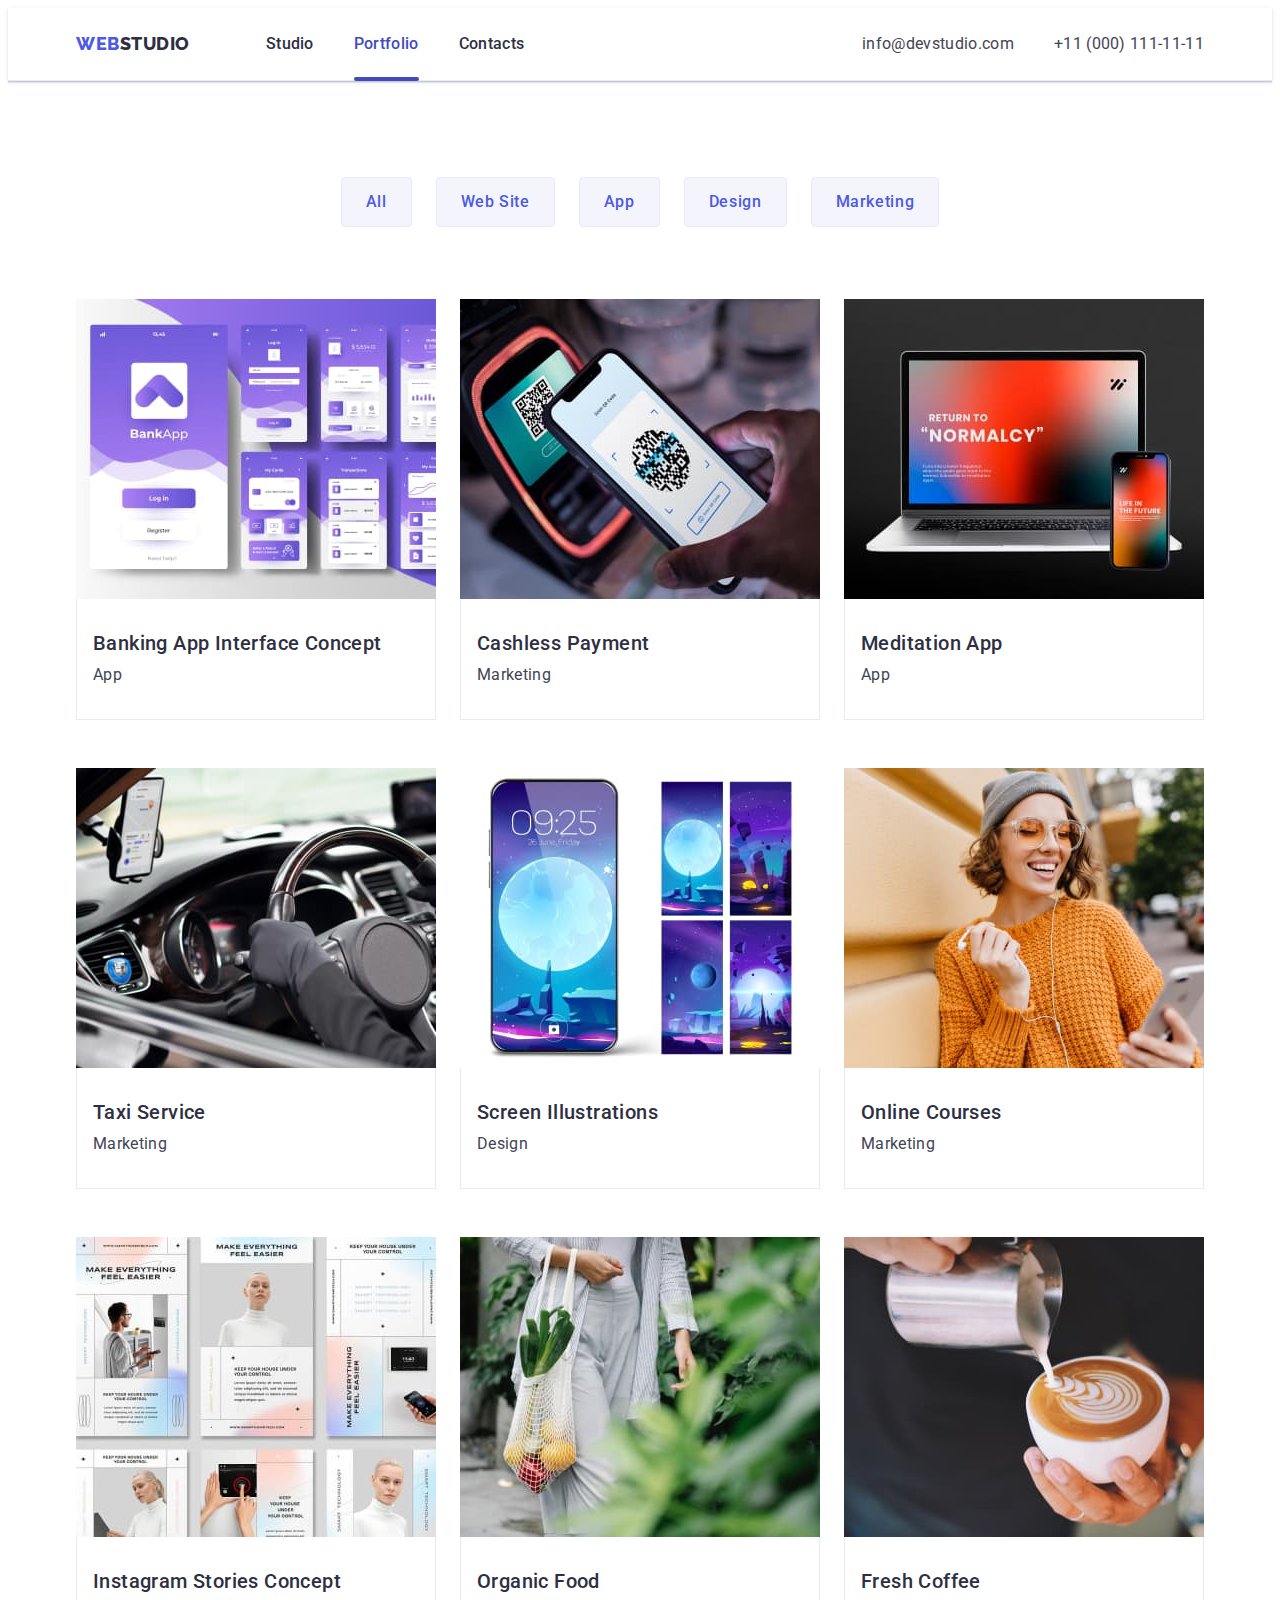
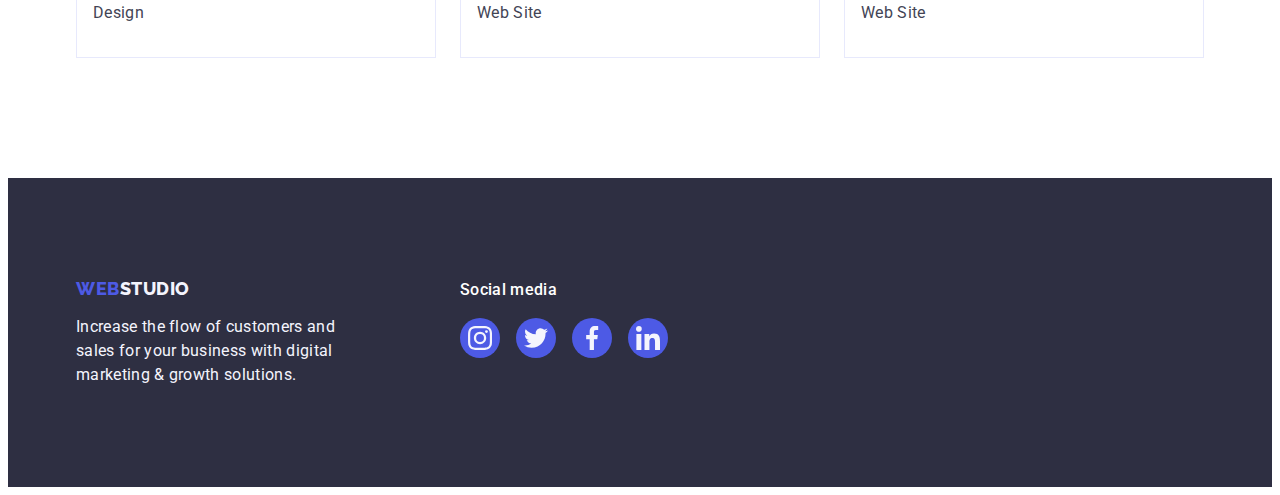
==== portfolio.html @ e7384e5d "Initial commit" ====
<!DOCTYPE html>
<html lang="en">
  <head>
    <meta charset="UTF-8" />
    <meta name="viewport" content="width=device-width, initial-scale=1.0" />
    <link
      rel="stylesheet"
      href="https://cdnjs.cloudflare.com/ajax/libs/modern-normalize/2.0.0/modern-normalize.min.css"
      integrity="sha512-4xo8blKMVCiXpTaLzQSLSw3KFOVPWhm/TRtuPVc4WG6kUgjH6J03IBuG7JZPkcWMxJ5huwaBpOpnwYElP/m6wg=="
      crossorigin="anonymous"
      referrerpolicy="no-referrer"
    />
    <link rel="preconnect" href="https://fonts.googleapis.com" />
    <link rel="preconnect" href="https://fonts.gstatic.com" crossorigin />
    <link
      href="https://fonts.googleapis.com/css2?family=Raleway:wght@800&family=Roboto:wght@400;500;700&display=swap"
      rel="stylesheet"
    />
    <link rel="stylesheet" href="./css/styles.css" />
    <title>Portfolio</title>
  </head>
  <body>
    <!-- Header -->
    <header class="header">
      <div class="container nav-container">
        <nav class="navigation">
          <a class="logo link" href="./index.html"
            >Web<span class="logo-span">Studio</span></a
          >
          <ul class="list nav-list">
            <li class="nav-list-item">
              <a class="nav-link link" href="./index.html">Studio</a>
            </li>
            <li class="nav-list-item">
              <a class="nav-link link current" href="./portfolio.html"
                >Portfolio</a
              >
            </li>
            <li class="nav-list-item">
              <a class="nav-link link" href="">Contacts</a>
            </li>
          </ul>
        </nav>
        <address class="contacts">
          <ul class="list contacts-list">
            <li>
              <a class="contacts-link link" href="mailto:info@devstudio.com"
                >info@devstudio.com</a
              >
            </li>
            <li>
              <a class="contacts-link link" href="tel:+110001111111"
                >+11 (000) 111-11-11</a
              >
            </li>
          </ul>
        </address>
      </div>
    </header>
    <main>
      <section class="portfolio-section">
        <div class="container">
          <h1 class="visually-hidden">Portfolio</h1>
          <ul class="list filter-list">
            <li><button class="filter-btn" type="button">All</button></li>
            <li><button class="filter-btn" type="button">Web Site</button></li>
            <li><button class="filter-btn" type="button">App</button></li>
            <li><button class="filter-btn" type="button">Design</button></li>
            <li>
              <button class="filter-btn" type="button">Marketing</button>
            </li>
          </ul>
          <ul class="list projects-list">
            <li class="project-card">
              <a class="link project-card-link" href="">
                <div class="project-card-wrapper">
                  <img
                    class="project-card-img"
                    src="./images/portfolio/banking-app.jpg"
                    alt="Banking App"
                    width="360"
                    height="300"
                  />
                  <p class="pc-overlay-text">
                    14 Stylish and User-Friendly App Design Concepts · Task
                    Manager App · Calorie Tracker App · Exotic Fruit Ecommerce
                    App · Cloud Storage App
                  </p>
                </div>
                <div class="project-card-info">
                  <h2 class="subtitle">Banking App Interface Concept</h2>
                  <p class="text">App</p>
                </div>
              </a>
            </li>
            <li class="project-card">
              <a class="link project-card-link" href="">
                <div class="project-card-wrapper">
                  <img
                    class="project-card-img"
                    src="./images/portfolio/cashless-payment.jpg"
                    alt="Cashless payment app"
                    width="360"
                    height="300"
                  />
                  <p class="pc-overlay-text">
                    14 Stylish and User-Friendly App Design Concepts · Task
                    Manager App · Calorie Tracker App · Exotic Fruit Ecommerce
                    App · Cloud Storage App
                  </p>
                </div>
                <div class="project-card-info">
                  <h2 class="subtitle">Cashless Payment</h2>
                  <p class="text">Marketing</p>
                </div>
              </a>
            </li>
            <li class="project-card">
              <a class="link project-card-link" href="">
                <div class="project-card-wrapper">
                  <img
                    class="project-card-img"
                    src="./images/portfolio/meditation-app.jpg"
                    alt="Meditation App"
                    width="360"
                    height="300"
                  />
                  <p class="pc-overlay-text">
                    14 Stylish and User-Friendly App Design Concepts · Task
                    Manager App · Calorie Tracker App · Exotic Fruit Ecommerce
                    App · Cloud Storage App
                  </p>
                </div>
                <div class="project-card-info">
                  <h2 class="subtitle">Meditation App</h2>
                  <p class="text">App</p>
                </div>
              </a>
            </li>
            <li class="project-card">
              <a class="link project-card-link" href="">
                <div class="project-card-wrapper">
                  <img
                    class="project-card-img"
                    src="./images/portfolio/taxi-service.jpg"
                    alt="Taxi service app"
                    width="360"
                    height="300"
                  />
                  <p class="pc-overlay-text">
                    14 Stylish and User-Friendly App Design Concepts · Task
                    Manager App · Calorie Tracker App · Exotic Fruit Ecommerce
                    App · Cloud Storage App
                  </p>
                </div>

                <div class="project-card-info">
                  <h2 class="subtitle">Taxi Service</h2>
                  <p class="text">Marketing</p>
                </div>
              </a>
            </li>
            <li class="project-card">
              <a class="link project-card-link" href="">
                <div class="project-card-wrapper">
                  <img
                    class="project-card-img"
                    src="./images/portfolio/screen-illustrations.jpg"
                    alt="Screen Illustrations"
                    width="360"
                    height="300"
                  />
                  <p class="pc-overlay-text">
                    14 Stylish and User-Friendly App Design Concepts · Task
                    Manager App · Calorie Tracker App · Exotic Fruit Ecommerce
                    App · Cloud Storage App
                  </p>
                </div>

                <div class="project-card-info">
                  <h2 class="subtitle">Screen Illustrations</h2>
                  <p class="text">Design</p>
                </div>
              </a>
            </li>
            <li class="project-card">
              <a class="link project-card-link" href="">
                <div class="project-card-wrapper">
                  <img
                    class="project-card-img"
                    src="./images/portfolio/online-courses.jpg"
                    alt="Online Courses"
                    width="360"
                    height="300"
                  />
                  <p class="pc-overlay-text">
                    14 Stylish and User-Friendly App Design Concepts · Task
                    Manager App · Calorie Tracker App · Exotic Fruit Ecommerce
                    App · Cloud Storage App
                  </p>
                </div>
                <div class="project-card-info">
                  <h2 class="subtitle">Online Courses</h2>
                  <p class="text">Marketing</p>
                </div>
              </a>
            </li>
            <li class="project-card">
              <a class="link project-card-link" href="">
                <div class="project-card-wrapper">
                  <img
                    class="project-card-img"
                    src="./images/portfolio/instagram-stories.jpg"
                    alt="Instagram Stories Concept app"
                    width="360"
                    height="300"
                  />
                  <p class="pc-overlay-text">
                    14 Stylish and User-Friendly App Design Concepts · Task
                    Manager App · Calorie Tracker App · Exotic Fruit Ecommerce
                    App · Cloud Storage App
                  </p>
                </div>

                <div class="project-card-info">
                  <h2 class="subtitle">Instagram Stories Concept</h2>
                  <p class="text">Design</p>
                </div>
              </a>
            </li>

            <li class="project-card">
              <a class="link project-card-link" href="">
                <div class="project-card-wrapper">
                  <img
                    class="project-card-img"
                    src="./images/portfolio/organic-food.jpg"
                    alt="Organic Food web site"
                    width="360"
                    height="300"
                  />
                  <p class="pc-overlay-text">
                    14 Stylish and User-Friendly App Design Concepts · Task
                    Manager App · Calorie Tracker App · Exotic Fruit Ecommerce
                    App · Cloud Storage App
                  </p>
                </div>

                <div class="project-card-info">
                  <h2 class="subtitle">Organic Food</h2>
                  <p class="text">Web Site</p>
                </div>
              </a>
            </li>
            <li class="project-card">
              <a class="link project-card-link" href="">
                <div class="project-card-wrapper">
                  <img
                    class="project-card-img"
                    src="./images/portfolio/fresh-coffee.jpg"
                    alt="Cup of coffee"
                    width="360"
                    height="300"
                  />
                  <p class="pc-overlay-text">
                    14 Stylish and User-Friendly App Design Concepts · Task
                    Manager App · Calorie Tracker App · Exotic Fruit Ecommerce
                    App · Cloud Storage App
                  </p>
                </div>

                <div class="project-card-info">
                  <h2 class="subtitle">Fresh Coffee</h2>
                  <p class="text">Web Site</p>
                </div>
              </a>
            </li>
          </ul>
        </div>
      </section>
    </main>
    <!--Footer -->
    <footer class="footer">
      <div class="container footer-container">
        <div class="footer-logo-wrapper">
          <a class="logo footer-logo link" href="./index.html"
            >Web<span class="footer-logo-span">Studio</span></a
          >
          <p class="text footer-text">
            Increase the flow of customers and sales for your business with
            digital marketing & growth solutions.
          </p>
        </div>
        <div class="footer-socials">
          <p class="footer-subtitle">Social media</p>
          <ul class="list footer-social-list">
            <li class="footer-social-item">
              <a href="" class="footer-social-link">
                <svg class="footer-social-icon" width="24" height="24">
                  <use href="./images/icons.svg#icon-instagram"></use>
                </svg>
              </a>
            </li>
            <li class="footer-social-item">
              <a href="" class="footer-social-link">
                <svg class="footer-social-icon" width="24" height="24">
                  <use href="./images/icons.svg#icon-twitter"></use>
                </svg>
              </a>
            </li>
            <li class="footer-social-item">
              <a href="" class="footer-social-link">
                <svg class="footer-social-icon" width="24" height="24">
                  <use href="./images/icons.svg#icon-facebook"></use>
                </svg>
              </a>
            </li>
            <li class="footer-social-item">
              <a href="" class="footer-social-link">
                <svg class="footer-social-icon" width="24" height="24">
                  <use href="./images/icons.svg#icon-linkedin"></use>
                </svg>
              </a>
            </li>
          </ul>
        </div>
      </div>
    </footer>
  </body>
</html>
---- css/styles.css ----
:root {
  --primary-brand: #4d5ae5;
  --pressed-state: #404bbf;
  /* navy blue */
  --dark-accent: #2e2f42;
  --success: #31d0aa;
  --text-primary: #434455;
  --subtle-text: #8e8f99;
  --accent: #e7e9fc;
  --light-accent: #f4f4fd;
  --modal-overlay: #2e2f42;
  --hero-background: #2e2f42;
  --white-background: #ffffff;
  --modal-background: #fcfcfc;
  /* =========================== ANIMATION ================= */
  --transition-animation: 250ms cubic-bezier(0.4, 0, 0.2, 1);
}
*,
*::before,
*::after {
  box-sizing: border-box;
}

body {
  font-family: 'Roboto', sans-serif;
  font-weight: 400;
  line-height: 1.5;
  letter-spacing: 0.32px;
  color: var(--text-primary);
  background-color: var(--white-background);
}
h1,
h2,
h3,
h4,
h5,
h6,
p {
  margin-top: 0;
  margin-bottom: 0;
}

ul {
  margin-top: 0;
  margin-bottom: 0;
  padding-left: 0;
}

button {
  border: none;
  cursor: pointer;
}

img {
  display: block;
  max-width: 100%;
}
/* ============================= Default classes =============================*/
.list {
  list-style-type: none;
}

.link {
  text-decoration: none;
}
.list {
  list-style-type: none;
}
.container {
  max-width: 1158px;
  margin: 0 auto;
  padding-left: 15px;
  padding-right: 15px;
}

.portfolio-section {
  padding-top: 96px;
  padding-bottom: 120px;
}
.section-list {
  display: flex;
  gap: 24px;
}
.visually-hidden {
  position: absolute;
  width: 1px;
  height: 1px;
  margin: -1px;
  border: 0;
  padding: 0;
  white-space: nowrap;
  clip-path: inset(100%);
  clip: rect(0 0 0 0);
  overflow: hidden;
}

/* ===================================== HEADER ======================== */
.header {
  border-bottom: 1px solid var(--accent);
  box-shadow: 0px 2px 1px rgba(46, 47, 66, 0.08),
    0px 1px 1px rgba(46, 47, 66, 0.16), 0px 1px 6px rgba(46, 47, 66, 0.08);
}
.nav-container {
  display: flex;
}
.navigation {
  display: flex;
  align-items: center;
}

.logo {
  font-family: 'Raleway', sans-serif;
  font-size: 18px;
  font-weight: 800;
  line-height: 1.17;
  letter-spacing: 0.54px;
  text-transform: uppercase;

  color: var(--primary-brand);

  margin-right: 76px;
}

.logo-span {
  color: var(--dark-accent);
}
.nav-list {
  display: flex;
  gap: 40px;
}

.nav-link {
  display: inline-block;
  color: var(--dark-accent);
  font-weight: 500;
  font-size: 16px;
  line-height: 1.5;
  letter-spacing: 0.02em;
  padding: 24px 0;
  transition: color var(--transition-animation);
}
.nav-link:hover,
.nav-link:focus {
  color: var(--pressed-state);
}
.current {
  position: relative;
  color: var(--pressed-state);
}
.current::after {
  content: '';
  position: absolute;
  bottom: -1px;
  left: 0;
  width: 100%;
  height: 4px;
  border-radius: 2px;
  background-color: var(--pressed-state);
}
.contacts {
  font-style: normal;

  margin-left: auto;
}
.contacts-list {
  display: flex;
  gap: 40px;
}

.contacts-link {
  display: inline-block;
  color: var(--text-primary);
  padding: 24px 0;
  transition: color var(--transition-animation);
}
.contacts-link:hover,
.contacts-link:focus {
  color: var(--pressed-state);
}
/* ===========================HERO ==========================*/
.hero {
  max-width: 1440px;
  padding: 188px 0;
  margin: 0 auto;
  background-image: linear-gradient(
      rgba(46, 47, 66, 0.7),
      rgba(46, 47, 66, 0.7)
    ),
    url('../images/hero/hero-background.jpg');
  background-color: var(--dark-accent);
  background-position: center;
  background-repeat: no-repeat;
  background-size: cover;
}
.page-title {
  max-width: 496px;
  text-align: center;
  font-size: 56px;
  font-weight: 700;
  line-height: 1.07;
  letter-spacing: 0.02em;
  color: var(--white-background);

  margin-right: auto;
  margin-left: auto;
  margin-bottom: 48px;
}
.hero-btn {
  min-width: 169px;
  font-family: 'Roboto', sans-serif;
  font-size: 16px;
  font-weight: 500;
  line-height: 1.5;
  letter-spacing: 0.64px;
  display: block;

  margin: 0 auto;
  padding: 16px 32px;

  border: none;
  border-radius: 4px;

  color: var(--white-background);
  background-color: var(--primary-brand);
  box-shadow: 0px 4px 4px 0px rgba(0, 0, 0, 0.15);

  cursor: pointer;
  transition: background-color var(--transition-animation);
}
.hero-btn:hover,
.hero-btn:focus {
  background-color: var(--ocean, #404bbf);
}
/* ================================ADVANTAGES ========================*/
.advantages-section {
  padding: 120px 0;
}
.icon-wrapper {
  display: flex;
  align-items: center;
  justify-content: center;

  padding: 24px 100px;
  margin-bottom: 8px;

  border-radius: 4px;
  background: var(--light-accent);
}
.section-title {
  font-size: 36px;
  font-weight: 700;
  line-height: 1.11;
  letter-spacing: 0.02em;
  text-align: center;
  text-transform: capitalize;

  color: var(--dark-accent);
  margin-bottom: 72px;
}
.advantages-item {
  width: 264px;
}
.subtitle {
  font-size: 20px;
  font-weight: 500;
  line-height: 1.2;
  letter-spacing: 0.02em;

  color: var(--dark-accent);

  margin-bottom: 8px;
}

.text {
  font-size: 16px;
  line-height: 1.5;
  letter-spacing: 0.32px;
  color: var(--text-primary);
}
/*============================== What we do============================ */
.our-work-section {
  padding-bottom: 120px;
}
.our-work-item {
  width: calc((100% - 48px) / 3);
}
/*============================= OUR TEAM ================================*/
.our-team-section {
  background-color: var(--light-accent);
  padding-top: 120px;
  padding-bottom: 120px;
}
.team-card {
  background-color: var(--white-background);
  border-radius: 0px 0px 4px 4px;

  box-shadow: 0px 2px 1px 0px rgba(46, 47, 66, 0.08),
    0px 1px 1px 0px rgba(46, 47, 66, 0.16),
    0px 1px 6px 0px rgba(46, 47, 66, 0.08);
}

.teamcard-info {
  display: flex;
  flex-direction: column;
  row-gap: 8px;
  text-align: center;
  padding: 32px 0;
}
.socials-list {
  display: flex;
  justify-content: center;
  gap: 24px;
}

.socials-list-link {
  display: flex;
  justify-content: center;
  align-items: center;

  width: 40px;
  height: 40px;

  background-color: var(--primary-brand);
  border-radius: 50%;
  transition: background-color var(--transition-animation);
}
.socials-list-link:hover,
.socials-list-link:focus {
  background-color: var(--pressed-state);
}
.socials-list-icon {
  fill: var(--light-accent);
}
/* =================================CUSTOMERS=================================== */
.customers-section {
  padding-top: 120px;
  padding-bottom: 120px;
}
.customers-list {
  display: flex;
  align-items: center;
  justify-content: center;
  gap: 24px;
}
.customers-list-item {
  width: calc((100% - 120px) / 6);
  height: 88px;
}
.customer-link {
  display: flex;
  align-items: center;
  justify-content: center;
  width: 100%;
  height: 100%;
  color: var(--subtle-text);
  padding: 16px 32px;
  border-radius: 4px;
  border: 1px solid var(--subtle-text);
  transition: border-color var(--transition-animation),
    color var(--transition-animation);
}
.customer-link:hover,
.customer-link:focus {
  color: var(--pressed-state);
  border-color: var(--pressed-state);
}
.customer-icon {
  fill: currentColor;
  transition: fill var(--transition-animation);
}
.customer-link:hover .customer-icon,
.customer-link:focus .customer-icon {
  fill: var(--pressed-state);
}
/* =================================PORTFOLIO================================= */
.filter-list {
  display: flex;
  gap: 24px;
  justify-content: center;

  margin-bottom: 72px;
}
.filter-btn {
  font-family: 'Roboto', sans-serif;
  font-size: 16px;
  font-weight: 500;
  line-height: 1.5;
  letter-spacing: 0.04em;

  color: var(--primary-brand);
  background-color: var(--light-accent);

  padding: 12px 24px;
  border: 1px solid var(--accent);
  border-radius: 4px;

  cursor: pointer;
  transition: background-color var(--transition-animation),
    color var(--transition-animation), border-color var(--transition-animation),
    box-shadow var(--transition-animation);
}
.filter-btn:hover,
.filter-btn:focus {
  color: var(--white-background);
  background-color: var(--pressed-state);
  border: 1px solid transparent;
  box-shadow: 0px 2px 2px 0px rgba(0, 0, 0, 0.12),
    0px 2px 1px 0px rgba(0, 0, 0, 0.08), 0px 3px 1px 0px rgba(0, 0, 0, 0.1);
}
.projects-list {
  display: flex;
  flex-wrap: wrap;
  row-gap: 48px;
  column-gap: 24px;
}
.project-card {
  width: calc((100% - 2 * 24px) / 3);
}
.project-card-wrapper {
  position: relative;
  overflow: hidden;
}

.pc-overlay-text {
  position: absolute;
  top: 0;
  left: 0;
  width: 100%;
  height: 100%;
  color: var(--light-accent);
  background-color: var(--primary-brand);

  font-size: 16px;
  font-weight: 400;
  line-height: 1.5; /* 150% */
  letter-spacing: 0.32px;

  padding: 40px 32px;

  transform: translateY(100%);
  transition: transform var(--transition-animation);
}
.project-card-info {
  border-right: 1px solid var(--accent);
  border-left: 1px solid var(--accent);
  border-bottom: 1px solid var(--accent);

  padding: 32px 16px;
  transition: box-shadow var(--transition-animation);
}

.project-card:hover .project-card-info,
.project-card:focus .project-card-info {
  box-shadow: 0px 2px 1px 0px rgba(46, 47, 66, 0.08),
    0px 1px 1px 0px rgba(46, 47, 66, 0.16),
    0px 1px 6px 0px rgba(46, 47, 66, 0.08);
}
.project-card-link {
  display: block;
  transition: box-shadow var(--transition-animation);
}
.project-card-link:hover,
.project-card-link:focus {
  box-shadow: 0px 1px 6px rgba(46, 47, 66, 0.08),
    0px 1px 1px rgba(46, 47, 66, 0.16), 0px 2px 1px rgba(46, 47, 66, 0.08);
}
.project-card-link:hover .pc-overlay-text,
.project-card-link:focus .pc-overlay-text {
  transform: translateY(0);
}
/* ================================== FOOTER ======================================*/
.footer {
  background-color: var(--dark-accent);
  padding: 100px 0;
}
.footer-container {
  display: flex;
  align-items: baseline;
}
.footer-logo-wrapper {
  margin-right: 120px;
}
.footer-logo {
  color: var(--light-accent);
}
.footer-info {
  width: 264px;
}
.footer-logo {
  display: inline-block;
  color: var(--primary-brand);
  margin-bottom: 16px;
}
.footer-logo-span {
  color: var(--light-accent);
}
.footer-text {
  color: var(--light-accent);
  max-width: 264px;
}
.footer-subtitle {
  font-weight: 500;
  font-size: 16px;
  line-height: 1.5; /* 150% */
  letter-spacing: 0.02em;

  margin-bottom: 16px;
  color: var(--white-background);
}
.footer-social-list {
  display: flex;
  gap: 16px;
}
.footer-social-item {
  width: 40px;
  height: 40px;
}
.footer-social-link {
  display: flex;
  justify-content: center;
  align-items: center;

  width: 100%;
  height: 100%;

  background-color: var(--primary-brand);
  border-radius: 50%;
  transition: background-color var(--transition-animation);
}
.footer-social-link:hover,
.footer-social-link:focus {
  background-color: var(--success);
}
.footer-social-icon {
  fill: var(--light-accent);
}
/* =================================== MODAL WINDOW ============================ */
.is-hidden {
  visibility: hidden;
  opacity: 0;
  pointer-events: none;
}
.backdrop {
  position: fixed;
  top: 0;
  left: 0;
  width: 100%;
  height: 100%;
  background-color: rgba(46, 47, 66, 0.4);
  z-index: 999;
  transition: opacity var(--transition-animation),
    visibility var(--transition-animation);
}

.modal {
  position: absolute;
  top: 50%;
  left: 50%;
  transform: translate(-50%, -50%) scale(1);
  width: 408px;
  min-height: 584px;
  border-radius: 4px;
  box-shadow: 0px 2px 1px 0px rgba(0, 0, 0, 0.2),
    0px 1px 3px 0px rgba(0, 0, 0, 0.12), 0px 1px 1px 0px rgba(0, 0, 0, 0.14);
  background-color: var(--modal-background);
  transition: transform var(--transition-animation);
}
.modal-close-btn {
  position: absolute;
  top: 24px;
  right: 24px;
  display: flex;
  align-items: center;
  justify-content: center;
  width: 24px;
  height: 24px;
  border-radius: 50%;
  border: 1px solid rgba(0, 0, 0, 0.1);
  background-color: var(--accent);
  padding: 0;
  transition: background-color var(--transition-animation),
    border var(--transition-animation);
}
.modal-close-btn:hover,
.modal-close-btn:focus {
  background-color: var(--pressed-state);
  border: none;
}
.close-backdrop-icon {
  transition: fill var(--transition-animation);
}
.modal-close-btn:hover .close-backdrop-icon,
.modal-close-btn:focus .close-backdrop-icon {
  fill: var(--white-background);
}
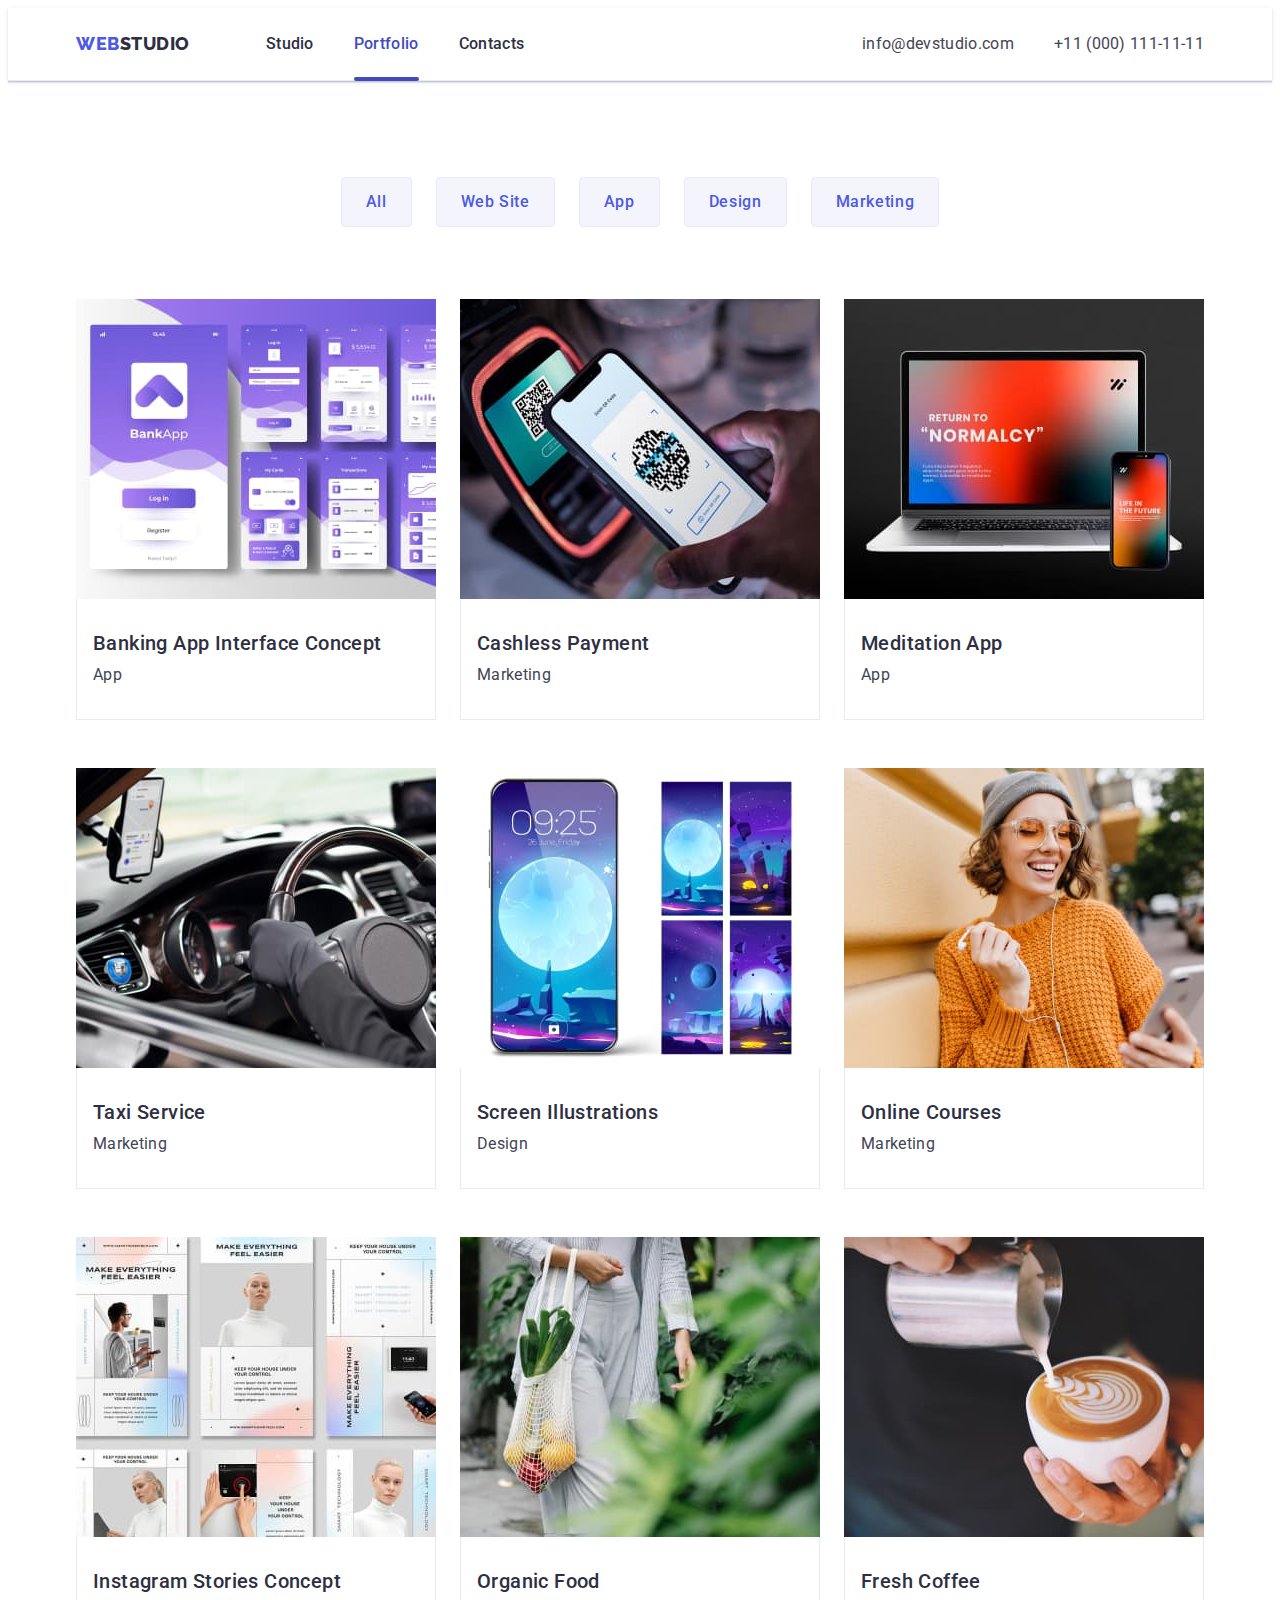
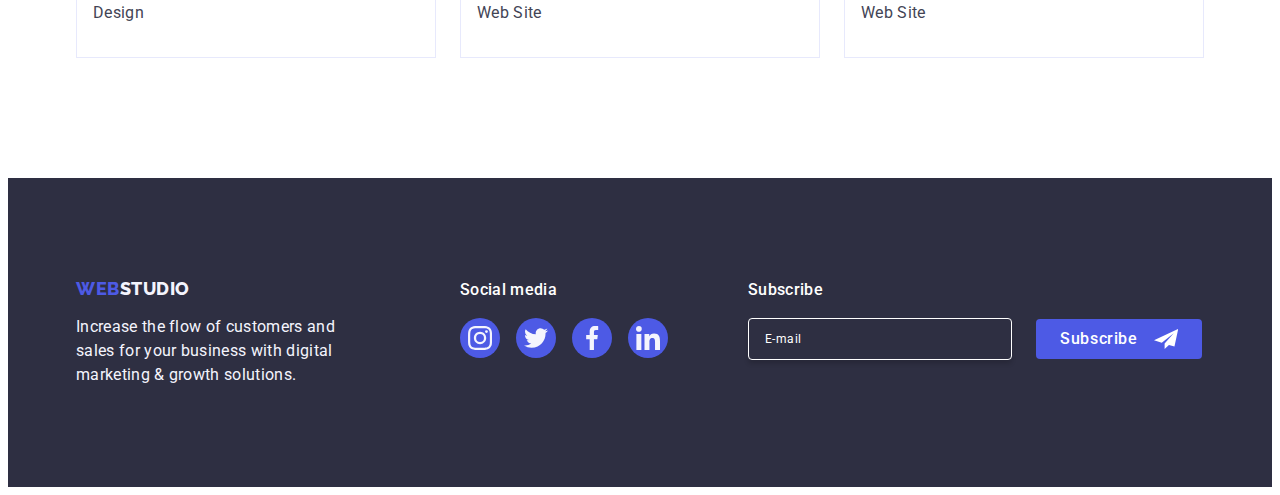
==== commit 91254b70: "add form to portfolio footer" ====
--- a/portfolio.html
+++ b/portfolio.html
@@ -324,6 +324,24 @@
             </li>
           </ul>
         </div>
+        <div class="footer-form-wrapper">
+          <p class="footer-subtitle">Subscribe</p>
+          <form class="footer-form">
+            <input
+              type="email"
+              name="email"
+              class="footer-input"
+              placeholder="E-mail"
+              required
+            />
+            <button type="submit" class="footer-form-btn">
+              Subscribe
+              <svg class="footer-form-btn-icon" width="24" height="24">
+                <use href="./images/icons.svg#icon-send"></use>
+              </svg>
+            </button>
+          </form>
+        </div>
       </div>
     </footer>
   </body>
--- a/css/styles.css
+++ b/css/styles.css
@@ -49,11 +49,16 @@
 button {
   border: none;
   cursor: pointer;
+  font-family: inherit;
+  color: currentColor;
 }
 
 img {
   display: block;
   max-width: 100%;
+}
+input {
+  font-family: inherit;
 }
 /* ============================= Default classes =============================*/
 .list {
@@ -229,7 +234,7 @@
 }
 .hero-btn:hover,
 .hero-btn:focus {
-  background-color: var(--ocean, #404bbf);
+  background-color: var(--pressed-state);
 }
 /* ================================ADVANTAGES ========================*/
 .advantages-section {
@@ -507,6 +512,9 @@
   margin-bottom: 16px;
   color: var(--white-background);
 }
+.footer-socials {
+  margin-right: 80px;
+}
 .footer-social-list {
   display: flex;
   gap: 16px;
@@ -533,6 +541,57 @@
 }
 .footer-social-icon {
   fill: var(--light-accent);
+}
+.footer-form {
+  display: flex;
+  align-items: center;
+  gap: 24px;
+}
+.footer-input {
+  min-width: 264px;
+  border-radius: 4px;
+  border: 1px solid var(--white-background);
+  box-shadow: 0px 4px 4px 0px rgba(0, 0, 0, 0.15);
+  padding: 8px 16px;
+  color: var(--white-background);
+  font-size: 12px;
+  font-weight: 400;
+  line-height: 2;
+  letter-spacing: 0.48px;
+  background-color: transparent;
+  outline: transparent;
+  transition: border var(--transition-animation);
+}
+.footer-input:focus {
+  border: 1px solid var(--primary-brand);
+  outline-offset: 5px;
+}
+.footer-input::placeholder {
+  color: var(--white-background);
+  font-size: 12px;
+  font-weight: 400;
+  line-height: 2;
+  letter-spacing: 0.48px;
+}
+.footer-form-btn {
+  display: flex;
+  align-items: center;
+  gap: 16px;
+  min-width: 165px;
+  padding: 8px 24px;
+  color: var(--white-background);
+  text-align: center;
+  font-size: 16px;
+  font-weight: 500;
+  line-height: 1.5;
+  letter-spacing: 0.64px;
+  border-radius: 4px;
+  background-color: var(--primary-brand);
+  transition: background-color var(--transition-animation);
+}
+.footer-form-btn:hover,
+.footer-form-btn:focus {
+  background-color: var(--pressed-state);
 }
 /* =================================== MODAL WINDOW ============================ */
 .is-hidden {
@@ -558,7 +617,7 @@
   left: 50%;
   transform: translate(-50%, -50%) scale(1);
   width: 408px;
-  min-height: 584px;
+  padding: 72px 24px 24px;
   border-radius: 4px;
   box-shadow: 0px 2px 1px 0px rgba(0, 0, 0, 0.2),
     0px 1px 3px 0px rgba(0, 0, 0, 0.12), 0px 1px 1px 0px rgba(0, 0, 0, 0.14);
@@ -593,3 +652,109 @@
 .modal-close-btn:focus .close-backdrop-icon {
   fill: var(--white-background);
 }
+/* ===========================================MODAL WINDOW================================= */
+
+.form-title {
+  color: var(--dark-accent);
+  text-align: center;
+  font-size: 16px;
+  font-weight: 500;
+  line-height: 1.5;
+  letter-spacing: 0.32px;
+}
+.inputs-wrapper {
+  border: none;
+  padding: 0;
+  margin-left: 0;
+  margin-right: 0;
+  margin-bottom: 16px;
+}
+.modal-form-label {
+  display: block;
+}
+.modal-form-label:not(:last-child) {
+  margin-bottom: 8px;
+}
+.modal-form-label-text {
+  color: var(--subtle-text);
+  font-size: 12px;
+  line-height: 1.17;
+  letter-spacing: 0.48px;
+  margin-bottom: 4px;
+}
+.modal-form-input-wrapper {
+  display: block;
+  position: relative;
+}
+.modal-form-input {
+  width: 100%;
+  height: 40px;
+  font-size: 18px;
+  border-radius: 4px;
+  padding: 8px 0 8px 38px;
+  border: 1px solid rgba(46, 47, 66, 0.4);
+  transition: border var(--transition-animation);
+}
+.modal-form-input:focus {
+  border: 1px solid var(--primary-brand);
+  outline-color: transparent;
+  outline-offset: 5px;
+}
+.modal-form-input-icon {
+  position: absolute;
+  top: 50%;
+  left: 16px;
+  transform: translateY(-50%);
+}
+.modal-form-input:focus + .modal-form-input-icon {
+  fill: var(--primary-brand);
+}
+.modal-form-textarea {
+  height: 120px;
+  resize: none;
+  padding: 8px 16px;
+  font-size: 12px;
+}
+.modal-form-textarea::placeholder {
+  color: rgba(46, 47, 66, 0.4);
+  font-size: 12px;
+  font-weight: 400;
+  line-height: 1.17;
+  letter-spacing: 0.48px;
+}
+.modal-form-checkbox-label {
+  display: flex;
+  align-items: center;
+  gap: 8px;
+  margin-bottom: 24px;
+}
+.modal-form-checkbox-text {
+  color: var(--subtle-text);
+  font-size: 12px;
+  font-weight: 400;
+  line-height: 1.17;
+  letter-spacing: 0.48px;
+}
+.modal-form-checkbox-link {
+  color: var(--primary-brand);
+  line-height: 1.33;
+}
+.modal-form-checkbox {
+  appearance: none;
+  position: absolute;
+}
+.modal-form-checkbox-icon {
+  cursor: pointer;
+  border-radius: 2px;
+  border: 1px solid rgba(46, 47, 66, 0.4);
+  fill: var(--modal-background);
+  transition: background-color var(--transition-animation),
+    border var(--transition-animation);
+}
+.modal-form-checkbox:checked + .modal-form-checkbox-icon {
+  background-color: var(--primary-brand);
+  border: transparent;
+}
+.modal-form-checkbox:focus + .modal-form-checkbox-icon {
+  outline: 1px solid var(--primary-brand);
+}
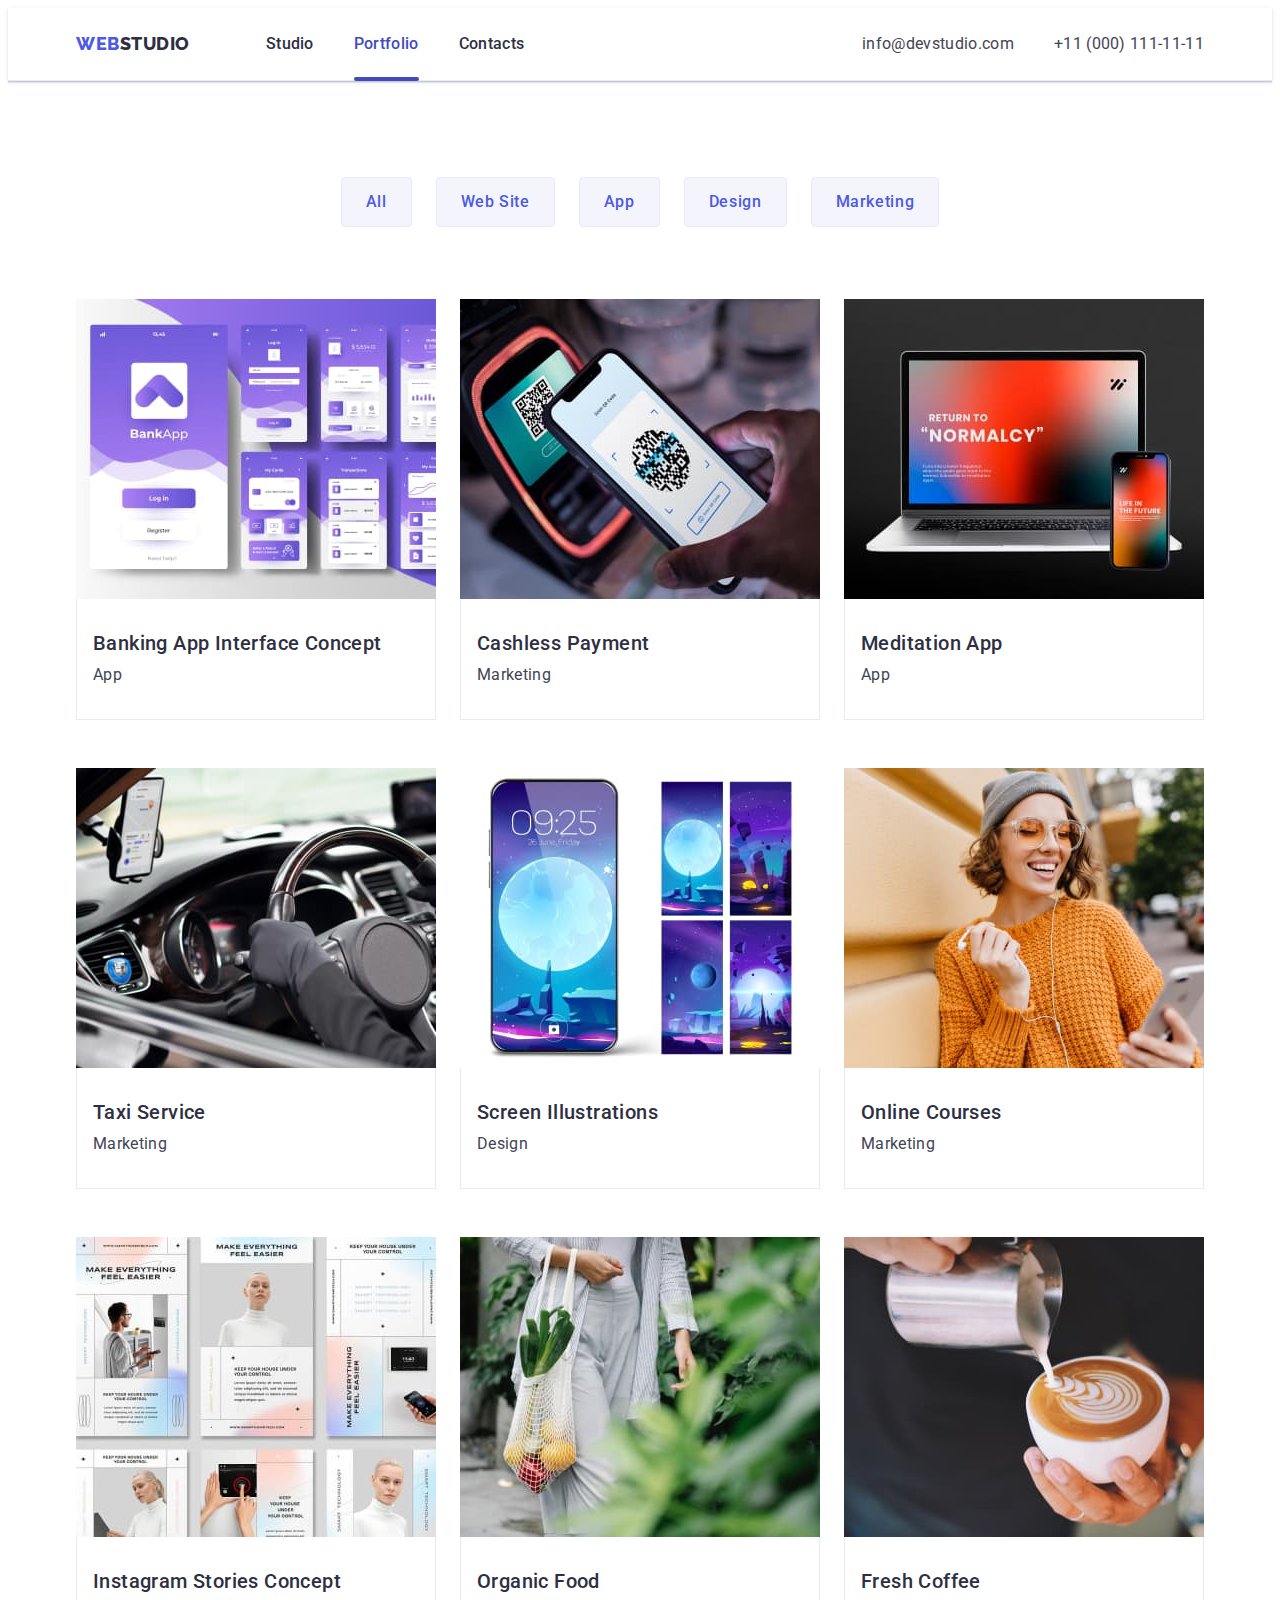
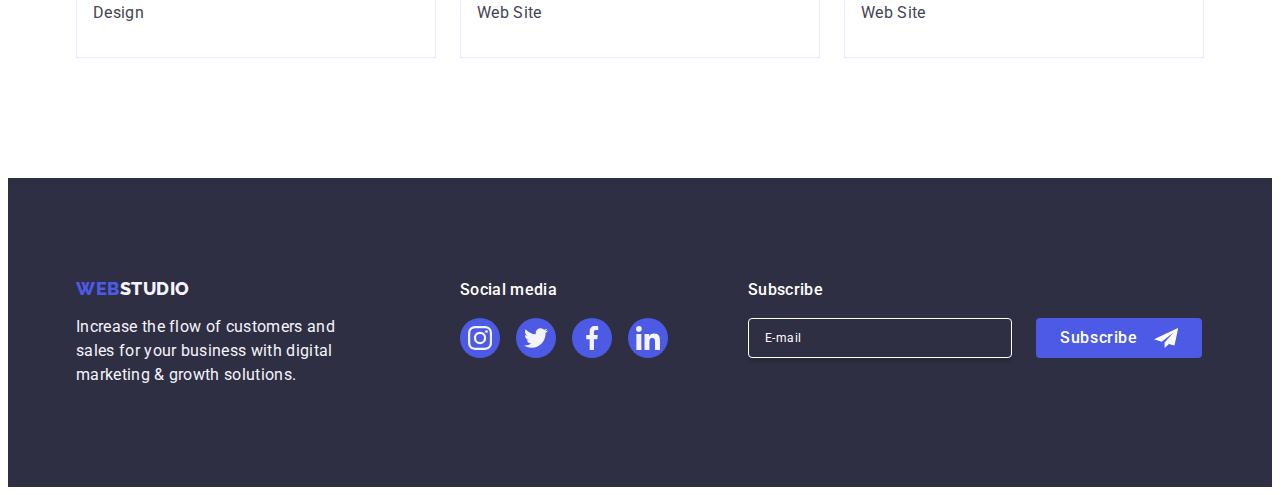
==== commit a2e7a4ca: "mistakes (not) correct" ====
--- a/portfolio.html
+++ b/portfolio.html
@@ -327,13 +327,15 @@
         <div class="footer-form-wrapper">
           <p class="footer-subtitle">Subscribe</p>
           <form class="footer-form">
-            <input
-              type="email"
-              name="email"
-              class="footer-input"
-              placeholder="E-mail"
-              required
-            />
+            <label class="footer-form-label">
+              <input
+                type="email"
+                name="email"
+                class="footer-input"
+                placeholder="E-mail"
+                required
+              />
+            </label>
             <button type="submit" class="footer-form-btn">
               Subscribe
               <svg class="footer-form-btn-icon" width="24" height="24">
--- a/css/styles.css
+++ b/css/styles.css
@@ -548,16 +548,17 @@
   gap: 24px;
 }
 .footer-input {
-  min-width: 264px;
+  width: 264px;
+  height: 40px;
   border-radius: 4px;
   border: 1px solid var(--white-background);
   box-shadow: 0px 4px 4px 0px rgba(0, 0, 0, 0.15);
-  padding: 8px 16px;
+  padding-left: 16px;
   color: var(--white-background);
   font-size: 12px;
   font-weight: 400;
-  line-height: 2;
-  letter-spacing: 0.48px;
+  line-height: 1.5;
+  letter-spacing: 0.04em;
   background-color: transparent;
   outline: transparent;
   transition: border var(--transition-animation);
@@ -568,15 +569,11 @@
 }
 .footer-input::placeholder {
   color: var(--white-background);
-  font-size: 12px;
-  font-weight: 400;
-  line-height: 2;
-  letter-spacing: 0.48px;
 }
 .footer-form-btn {
   display: flex;
   align-items: center;
-  gap: 16px;
+  justify-content: center;
   min-width: 165px;
   padding: 8px 24px;
   color: var(--white-background);
@@ -592,6 +589,9 @@
 .footer-form-btn:hover,
 .footer-form-btn:focus {
   background-color: var(--pressed-state);
+}
+.footer-form-btn-icon {
+  margin-left: 16px;
 }
 /* =================================== MODAL WINDOW ============================ */
 .is-hidden {
@@ -652,7 +652,7 @@
 .modal-close-btn:focus .close-backdrop-icon {
   fill: var(--white-background);
 }
-/* ===========================================MODAL WINDOW================================= */
+/* ===========================================MODAL FORM================================= */
 
 .form-title {
   color: var(--dark-accent);
@@ -661,6 +661,10 @@
   font-weight: 500;
   line-height: 1.5;
   letter-spacing: 0.32px;
+  margin-bottom: 16px;
+}
+.modal-form-inputfield-wrapper {
+  margin-bottom: 8px;
 }
 .inputs-wrapper {
   border: none;
@@ -671,19 +675,19 @@
 }
 .modal-form-label {
   display: block;
-}
-.modal-form-label:not(:last-child) {
-  margin-bottom: 8px;
-}
-.modal-form-label-text {
   color: var(--subtle-text);
   font-size: 12px;
   line-height: 1.17;
   letter-spacing: 0.48px;
   margin-bottom: 4px;
 }
+/* .modal-form-label:not(:last-child) {
+  margin-bottom: 8px;
+} */
+/* .modal-form-label-text {
+  margin-bottom: 4px;
+} */
 .modal-form-input-wrapper {
-  display: block;
   position: relative;
 }
 .modal-form-input {
@@ -691,12 +695,14 @@
   height: 40px;
   font-size: 18px;
   border-radius: 4px;
-  padding: 8px 0 8px 38px;
+  padding-left: 38px;
   border: 1px solid rgba(46, 47, 66, 0.4);
-  transition: border var(--transition-animation);
+  background-color: transparent;
+  outline: transparent;
+  transition: border-color var(--transition-animation);
 }
 .modal-form-input:focus {
-  border: 1px solid var(--primary-brand);
+  border-color: var(--primary-brand);
   outline-color: transparent;
   outline-offset: 5px;
 }
@@ -705,15 +711,22 @@
   top: 50%;
   left: 16px;
   transform: translateY(-50%);
+  transition: fill var(--transition-animation);
 }
 .modal-form-input:focus + .modal-form-input-icon {
   fill: var(--primary-brand);
+}
+.modal-textarea-wrap {
+  margin-bottom: 16px;
 }
 .modal-form-textarea {
   height: 120px;
   resize: none;
   padding: 8px 16px;
   font-size: 12px;
+  line-height: 1.17;
+  letter-spacing: 0.04em;
+  color: rgba(46, 47, 66, 0.4);
 }
 .modal-form-textarea::placeholder {
   color: rgba(46, 47, 66, 0.4);
@@ -722,39 +735,77 @@
   line-height: 1.17;
   letter-spacing: 0.48px;
 }
+.modal-form-checkbox-wrapper {
+  margin-bottom: 24px;
+}
 .modal-form-checkbox-label {
-  display: flex;
-  align-items: center;
-  gap: 8px;
+  /* display: flex;
+  align-items: center;
+  gap: 8px; */
   margin-bottom: 24px;
-}
-.modal-form-checkbox-text {
+  font-size: 12px;
+  line-height: 1.17;
+  letter-spacing: 0.04em;
+  color: var(--subtle-text);
+}
+.custom-checkbox {
+  width: 16px;
+  height: 16px;
+  border: 1px solid rgba(46, 47, 66, 0.4);
+  border-radius: 2px;
+  transition: background-color var(--transition-animation),
+    border var(--transition-animation), fill var(--transition-animation);
+  display: inline-flex;
+  align-items: center;
+  justify-content: center;
+  fill: transparent;
+}
+/* .modal-form-checkbox-text {
   color: var(--subtle-text);
   font-size: 12px;
   font-weight: 400;
   line-height: 1.17;
   letter-spacing: 0.48px;
-}
+} */
 .modal-form-checkbox-link {
   color: var(--primary-brand);
   line-height: 1.33;
 }
 .modal-form-checkbox {
-  appearance: none;
-  position: absolute;
+  /* appearance: none;
+  position: absolute; */
 }
 .modal-form-checkbox-icon {
-  cursor: pointer;
+  /* cursor: pointer;
   border-radius: 2px;
   border: 1px solid rgba(46, 47, 66, 0.4);
   fill: var(--modal-background);
   transition: background-color var(--transition-animation),
-    border var(--transition-animation);
-}
-.modal-form-checkbox:checked + .modal-form-checkbox-icon {
+    border var(--transition-animation); */
+}
+
+.modal-form-checkbox:checked + .modal-form-checkbox-label > .custom-checkbox {
+  background-color: var(--pressed-state);
+  border: none;
+  fill: var(--light-accent);
+}
+/* .modal-form-checkbox:focus + .modal-form-checkbox-icon {
+  outline: 1px solid var(--primary-brand);
+} */
+.modal-form-btn {
+  display: block;
+  min-width: 169px;
+  height: 56px;
+  margin: 0 auto;
+  font-family: 'Roboto, sans-serif';
+  font-size: 16px;
+  font-weight: 500px;
+  line-height: 1.5;
+  letter-spacing: 0.04em;
+  color: var(--white-background);
+  cursor: pointer;
   background-color: var(--primary-brand);
-  border: transparent;
-}
-.modal-form-checkbox:focus + .modal-form-checkbox-icon {
-  outline: 1px solid var(--primary-brand);
-}
+  border: none;
+  border-radius: 4px;
+  transition: background-color var(--transition-animation);
+}
